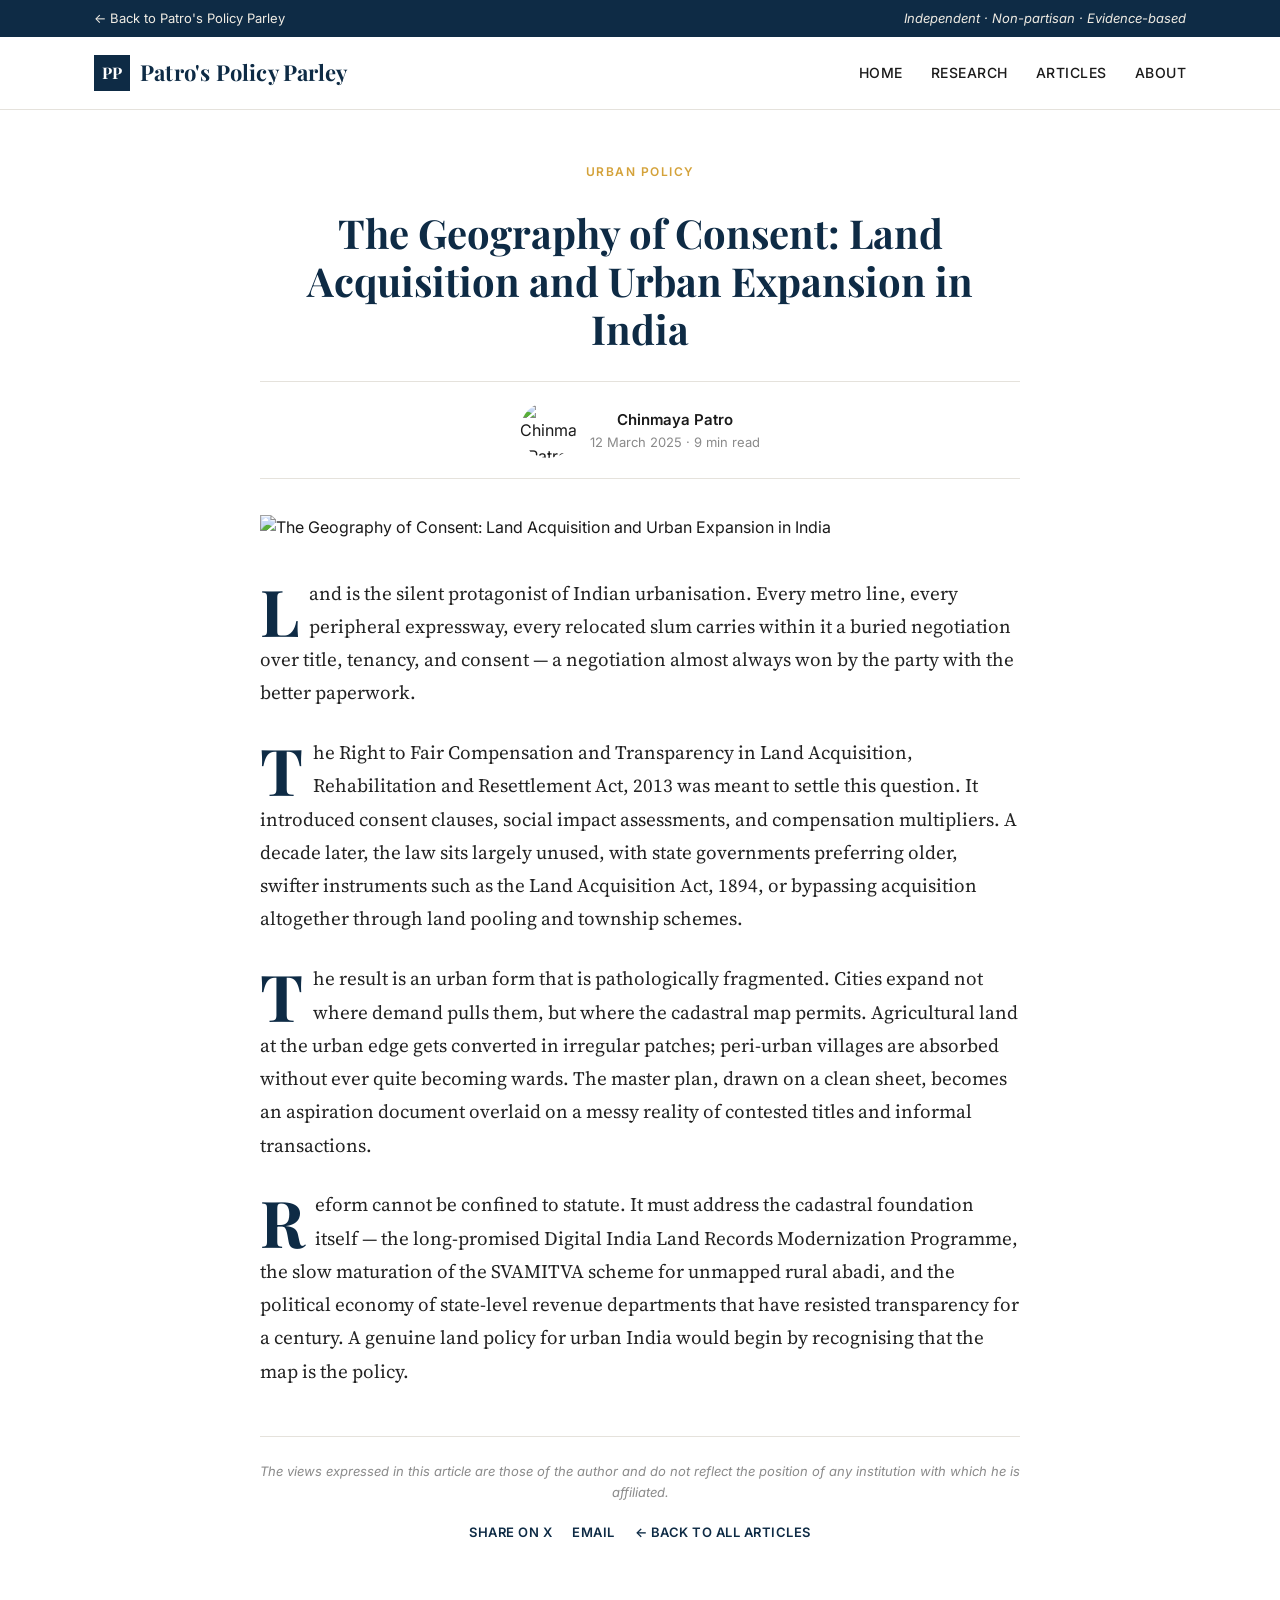
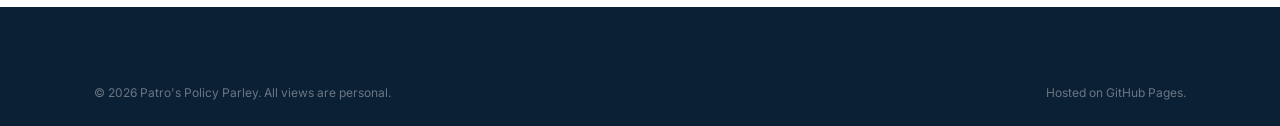
==== article.html @ be8dade0 "Add files via upload" ====
<!DOCTYPE html>
<html lang="en">
<head>
  <meta charset="UTF-8" />
  <meta name="viewport" content="width=device-width, initial-scale=1.0" />
  <title>Article — Patro's Policy Parley</title>
  <link rel="preconnect" href="https://fonts.googleapis.com">
  <link rel="preconnect" href="https://fonts.gstatic.com" crossorigin>
  <link href="https://fonts.googleapis.com/css2?family=Playfair+Display:wght@600;700;800&family=Inter:wght@400;500;600;700&family=Source+Serif+4:wght@400;500;600&display=swap" rel="stylesheet">
  <link rel="stylesheet" href="styles.css" />
</head>
<body>
  <div class="topbar">
    <div class="container topbar-inner">
      <a href="index.html" class="back-link">← Back to Patro's Policy Parley</a>
      <span class="topbar-tagline">Independent · Non-partisan · Evidence-based</span>
    </div>
  </div>

  <header class="site-header">
    <div class="container header-inner">
      <a href="index.html" class="brand">
        <span class="brand-mark">PP</span>
        <span class="brand-name">Patro's Policy Parley</span>
      </a>
      <nav class="main-nav">
        <a href="index.html">Home</a>
        <a href="index.html#research">Research</a>
        <a href="index.html#articles">Articles</a>
        <a href="index.html#about">About</a>
      </nav>
    </div>
  </header>

  <article class="article-page" id="articlePage">
    <!-- Populated by app.js -->
  </article>

  <section class="section section-alt" id="relatedWrap" style="display:none;">
    <div class="container">
      <div class="section-head"><h2>Related Reading</h2></div>
      <div class="article-grid" id="relatedGrid"></div>
    </div>
  </section>

  <footer class="site-footer">
    <div class="container footer-bottom">
      <span>© <span id="year"></span> Patro's Policy Parley. All views are personal.</span>
      <span>Hosted on GitHub Pages.</span>
    </div>
  </footer>

  <script src="data.js"></script>
  <script src="app.js"></script>
</body>
</html>
---- styles.css ----
:root {
  --bg: #ffffff;
  --bg-alt: #f7f5f1;
  --text: #1a1a1a;
  --text-muted: #5c5c5c;
  --text-faint: #8a8a8a;
  --accent: #0e2b45;       /* navy, classic think-tank */
  --accent-soft: #d4a23a;  /* muted gold */
  --border: #e5e2dc;
  --max-width: 1140px;
  --radius: 4px;
}

* { box-sizing: border-box; }

html { scroll-behavior: smooth; }

body {
  margin: 0;
  font-family: "Inter", -apple-system, BlinkMacSystemFont, "Segoe UI", sans-serif;
  font-size: 16px;
  line-height: 1.6;
  color: var(--text);
  background: var(--bg);
  -webkit-font-smoothing: antialiased;
}

h1, h2, h3, h4 {
  font-family: "Playfair Display", Georgia, serif;
  font-weight: 700;
  line-height: 1.2;
  color: var(--accent);
  margin: 0 0 0.5em;
}

p { margin: 0 0 1em; }

a { color: var(--accent); text-decoration: none; transition: color .15s ease; }
a:hover { color: var(--accent-soft); }

img { max-width: 100%; display: block; }

.container {
  max-width: var(--max-width);
  margin: 0 auto;
  padding: 0 24px;
}

/* Top Bar */
.topbar {
  background: var(--accent);
  color: #f0ece4;
  font-size: 13px;
  padding: 8px 0;
}
.topbar-inner {
  display: flex;
  justify-content: space-between;
  align-items: center;
}
.topbar-tagline { font-style: italic; }
.back-link { color: #f0ece4; }
.back-link:hover { color: var(--accent-soft); }

/* Header */
.site-header {
  background: var(--bg);
  border-bottom: 1px solid var(--border);
  padding: 18px 0;
  position: sticky;
  top: 0;
  z-index: 50;
}
.header-inner {
  display: flex;
  align-items: center;
  justify-content: space-between;
  gap: 24px;
}
.brand {
  display: flex;
  align-items: center;
  gap: 10px;
  color: var(--accent);
  font-weight: 700;
}
.brand-mark {
  display: inline-flex;
  align-items: center;
  justify-content: center;
  width: 36px;
  height: 36px;
  background: var(--accent);
  color: #fff;
  font-family: "Playfair Display", serif;
  font-size: 16px;
  letter-spacing: 0.5px;
}
.brand-name {
  font-family: "Playfair Display", serif;
  font-size: 22px;
  letter-spacing: 0.2px;
}
.main-nav {
  display: flex;
  gap: 28px;
}
.main-nav a {
  font-size: 14px;
  font-weight: 500;
  color: var(--text);
  text-transform: uppercase;
  letter-spacing: 0.5px;
}
.main-nav a:hover { color: var(--accent); }
.btn-subscribe {
  background: var(--accent);
  color: #fff !important;
  padding: 8px 18px;
  font-size: 13px;
  font-weight: 600;
  letter-spacing: 0.5px;
  text-transform: uppercase;
}
.btn-subscribe:hover { background: var(--accent-soft); color: var(--accent) !important; }

/* Hero */
.hero {
  padding: 64px 0 80px;
  border-bottom: 1px solid var(--border);
  background:
    linear-gradient(180deg, var(--bg-alt) 0%, #fff 100%);
}
.hero-grid {
  display: grid;
  grid-template-columns: 1.1fr 1fr;
  gap: 56px;
  align-items: center;
}
.eyebrow {
  display: inline-block;
  font-family: "Inter", sans-serif;
  font-size: 12px;
  font-weight: 600;
  text-transform: uppercase;
  letter-spacing: 1.5px;
  color: var(--accent-soft);
  margin-bottom: 16px;
}
.hero h1 { font-size: 44px; line-height: 1.15; margin-bottom: 20px; }
.hero-excerpt {
  font-size: 19px;
  color: var(--text-muted);
  line-height: 1.6;
  margin-bottom: 24px;
  max-width: 540px;
}
.hero-meta {
  font-size: 13px;
  color: var(--text-faint);
  text-transform: uppercase;
  letter-spacing: 0.5px;
  margin-bottom: 28px;
  display: flex;
  gap: 10px;
  flex-wrap: wrap;
}
.hero-meta .dot { color: var(--accent-soft); }
.btn-primary {
  display: inline-block;
  background: var(--accent);
  color: #fff !important;
  padding: 12px 24px;
  font-size: 14px;
  font-weight: 600;
  letter-spacing: 0.3px;
}
.btn-primary:hover { background: var(--accent-soft); color: var(--accent) !important; }
.hero-image img {
  width: 100%;
  height: 420px;
  object-fit: cover;
  filter: contrast(1.02);
  box-shadow: 0 24px 60px -20px rgba(14,43,69,0.25);
}

/* Section */
.section { padding: 80px 0; }
.section-alt { background: var(--bg-alt); }
.section-head {
  text-align: center;
  margin-bottom: 48px;
}
.section-head h2 { font-size: 32px; }
.section-head p { color: var(--text-muted); font-size: 16px; }

/* Topics Grid */
.topics-grid {
  display: grid;
  grid-template-columns: repeat(3, 1fr);
  gap: 24px;
}
.topic-card {
  background: #fff;
  border: 1px solid var(--border);
  padding: 28px 24px;
  transition: all .2s ease;
}
.topic-card:hover {
  border-color: var(--accent);
  transform: translateY(-2px);
  box-shadow: 0 16px 40px -24px rgba(14,43,69,0.35);
}
.topic-icon { font-size: 32px; margin-bottom: 12px; }
.topic-card h3 { font-size: 20px; margin-bottom: 8px; }
.topic-card p { font-size: 14px; color: var(--text-muted); margin: 0; }

/* Article Grid */
.article-grid {
  display: grid;
  grid-template-columns: repeat(3, 1fr);
  gap: 32px;
}
.article-card {
  display: flex;
  flex-direction: column;
  background: #fff;
  border: 1px solid var(--border);
  color: var(--text);
  transition: all .2s ease;
}
.article-card:hover {
  border-color: var(--accent);
  transform: translateY(-3px);
  box-shadow: 0 20px 50px -25px rgba(14,43,69,0.3);
  color: var(--text);
}
.article-card-img img {
  width: 100%;
  height: 200px;
  object-fit: cover;
}
.article-card-body { padding: 20px 22px 22px; }
.article-card-cat {
  display: inline-block;
  font-size: 11px;
  font-weight: 700;
  letter-spacing: 1px;
  text-transform: uppercase;
  color: var(--accent-soft);
  margin-bottom: 10px;
}
.article-card h3 { font-size: 20px; line-height: 1.3; margin-bottom: 10px; }
.article-card p {
  font-size: 14px;
  color: var(--text-muted);
  margin-bottom: 16px;
  line-height: 1.55;
}
.article-card-meta {
  font-size: 12px;
  color: var(--text-faint);
  display: flex;
  gap: 6px;
  flex-wrap: wrap;
  border-top: 1px solid var(--border);
  padding-top: 12px;
}
.article-card-meta .dot { color: var(--accent-soft); }

/* Tag Cloud */
.tag-cloud {
  display: flex;
  flex-wrap: wrap;
  gap: 10px;
  justify-content: center;
}
.tag {
  display: inline-block;
  padding: 8px 16px;
  border: 1px solid var(--border);
  background: #fff;
  font-size: 13px;
  color: var(--accent);
}
.tag:hover { background: var(--accent); color: #fff !important; border-color: var(--accent); }

/* About */
.about-grid {
  display: grid;
  grid-template-columns: 320px 1fr;
  gap: 56px;
  align-items: start;
}
.about-photo img {
  width: 100%;
  aspect-ratio: 1 / 1;
  object-fit: cover;
  filter: grayscale(0.1);
}
.about-text h2 { font-size: 36px; margin-bottom: 4px; }
.about-lede {
  font-size: 17px;
  color: var(--accent-soft);
  font-style: italic;
  margin-bottom: 24px;
}
.about-text p {
  font-size: 16px;
  line-height: 1.7;
  color: var(--text-muted);
}
.about-links {
  display: flex;
  gap: 20px;
  margin-top: 28px;
  padding-top: 20px;
  border-top: 1px solid var(--border);
  font-size: 14px;
  font-weight: 600;
  text-transform: uppercase;
  letter-spacing: 0.5px;
}

/* Subscribe */
.subscribe {
  background: var(--accent);
  color: #fff;
  padding: 64px 0;
  text-align: center;
}
.subscribe h2 { color: #fff; font-size: 30px; margin-bottom: 12px; }
.subscribe p { color: #d4c5a5; margin-bottom: 28px; }
.subscribe-form {
  display: flex;
  gap: 8px;
  max-width: 440px;
  margin: 0 auto;
}
.subscribe-form input {
  flex: 1;
  padding: 14px 16px;
  border: 1px solid #2c4d6a;
  background: #0a2034;
  color: #fff;
  font-size: 14px;
  font-family: inherit;
}
.subscribe-form input::placeholder { color: #8aa; }
.subscribe-form button {
  padding: 14px 24px;
  background: var(--accent-soft);
  border: none;
  color: var(--accent);
  font-weight: 700;
  font-size: 14px;
  cursor: pointer;
  text-transform: uppercase;
  letter-spacing: 0.5px;
}
.subscribe-form button:hover { background: #e6b755; }

/* Article Page */
.article-page { padding: 48px 0 64px; }
.article-container {
  max-width: 760px;
  margin: 0 auto;
}
.article-header { text-align: center; margin-bottom: 36px; }
.article-header h1 { font-size: 40px; line-height: 1.2; margin: 12px 0 28px; }
.article-byline {
  display: flex;
  justify-content: center;
  border-top: 1px solid var(--border);
  border-bottom: 1px solid var(--border);
  padding: 20px 0;
}
.author {
  display: flex;
  align-items: center;
  gap: 14px;
}
.author img {
  width: 56px;
  height: 56px;
  border-radius: 50%;
  object-fit: cover;
}
.author-name { font-weight: 600; color: var(--text); font-size: 15px; }
.author-meta { font-size: 13px; color: var(--text-faint); }
.article-cover {
  margin: 0 0 36px;
}
.article-cover img { width: 100%; max-height: 460px; object-fit: cover; }
.article-body {
  font-family: "Source Serif 4", Georgia, serif;
  font-size: 19px;
  line-height: 1.75;
  color: #232323;
}
.article-body p { margin-bottom: 1.4em; }
.article-body p:first-letter {
  font-family: "Playfair Display", serif;
  font-size: 3.4em;
  font-weight: 700;
  float: left;
  line-height: 0.9;
  padding: 4px 10px 0 0;
  color: var(--accent);
}
.article-footer {
  margin-top: 48px;
  padding-top: 24px;
  border-top: 1px solid var(--border);
}
.article-disclaimer {
  font-size: 13px;
  color: var(--text-faint);
  font-style: italic;
  text-align: center;
  margin-bottom: 20px;
}
.article-share {
  display: flex;
  gap: 20px;
  justify-content: center;
  font-size: 13px;
  font-weight: 600;
  text-transform: uppercase;
  letter-spacing: 0.5px;
}

/* Footer */
.site-footer {
  background: #0a2034;
  color: #c5cad3;
  padding: 56px 0 24px;
}
.footer-grid {
  display: grid;
  grid-template-columns: 2fr 1fr 1fr 1fr;
  gap: 40px;
  padding-bottom: 36px;
  border-bottom: 1px solid #1a3148;
}
.footer-grid .brand { color: #fff; }
.footer-grid .brand-mark { background: var(--accent-soft); color: var(--accent); }
.footer-blurb { font-size: 14px; color: #8a96a3; margin-top: 12px; }
.footer-grid h4 {
  color: #fff;
  font-family: "Inter", sans-serif;
  font-size: 13px;
  text-transform: uppercase;
  letter-spacing: 1px;
  margin-bottom: 16px;
}
.footer-grid a {
  display: block;
  color: #b3bcc8;
  font-size: 14px;
  margin-bottom: 8px;
}
.footer-grid a:hover { color: var(--accent-soft); }
.footer-bottom {
  display: flex;
  justify-content: space-between;
  font-size: 12px;
  color: #6b7682;
  padding-top: 20px;
}

/* Responsive */
@media (max-width: 900px) {
  .hero-grid { grid-template-columns: 1fr; gap: 32px; }
  .hero-image img { height: 300px; }
  .hero h1 { font-size: 32px; }
  .topics-grid { grid-template-columns: repeat(2, 1fr); }
  .article-grid { grid-template-columns: repeat(2, 1fr); }
  .about-grid { grid-template-columns: 1fr; gap: 32px; }
  .about-photo img { max-width: 280px; }
  .footer-grid { grid-template-columns: 1fr 1fr; }
  .main-nav { display: none; }
}
@media (max-width: 600px) {
  .topics-grid, .article-grid { grid-template-columns: 1fr; }
  .article-header h1 { font-size: 28px; }
  .article-body { font-size: 17px; }
  .footer-grid { grid-template-columns: 1fr; }
  .footer-bottom { flex-direction: column; gap: 8px; }
  .subscribe-form { flex-direction: column; }
}
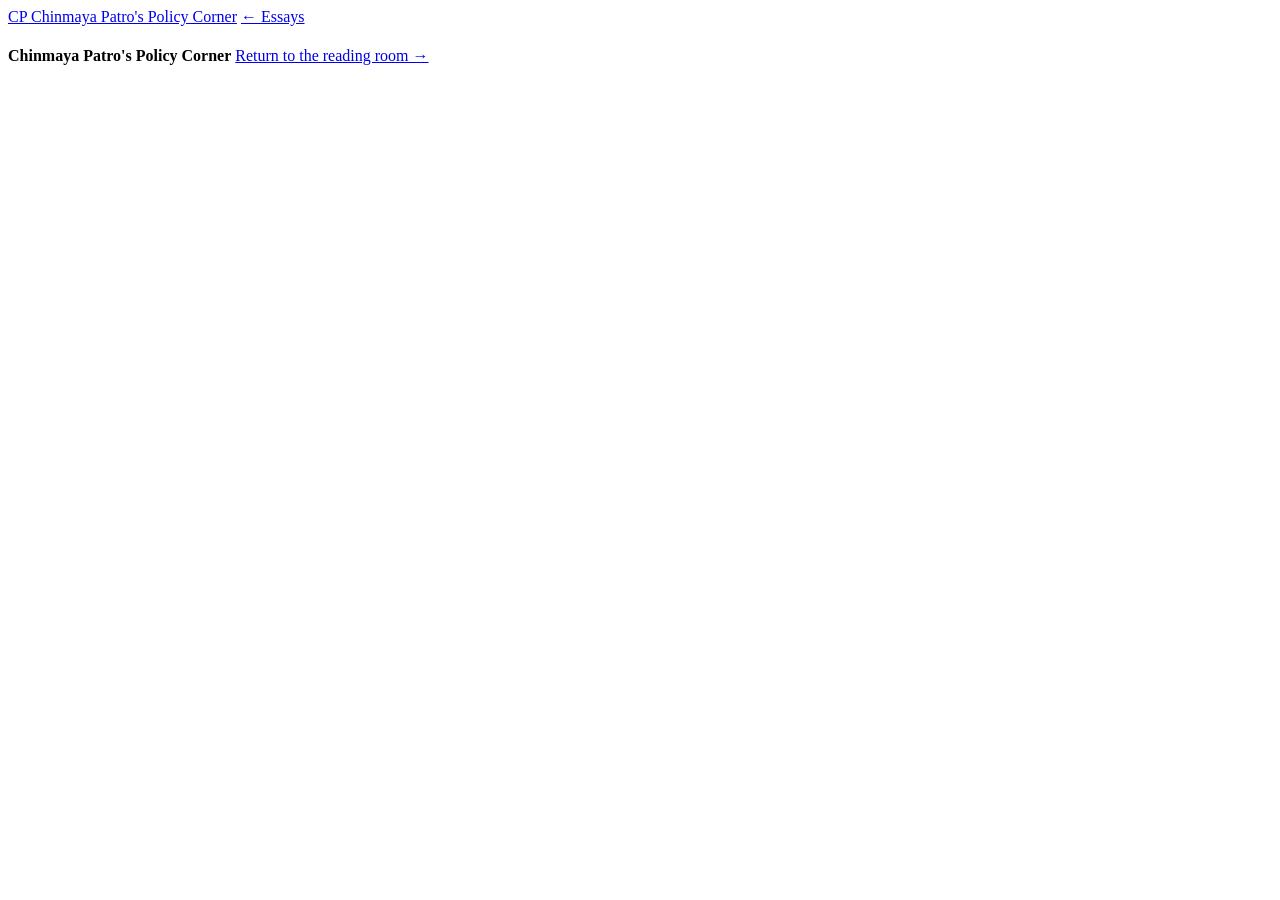
==== commit 57565e6e: "Replace article page with essay page structure" ====
--- a/article.html
+++ b/article.html
@@ -1,56 +1,52 @@
 <!DOCTYPE html>
 <html lang="en">
 <head>
-  <meta charset="UTF-8" />
-  <meta name="viewport" content="width=device-width, initial-scale=1.0" />
-  <title>Article — Patro's Policy Parley</title>
-  <link rel="preconnect" href="https://fonts.googleapis.com">
-  <link rel="preconnect" href="https://fonts.gstatic.com" crossorigin>
-  <link href="https://fonts.googleapis.com/css2?family=Playfair+Display:wght@600;700;800&family=Inter:wght@400;500;600;700&family=Source+Serif+4:wght@400;500;600&display=swap" rel="stylesheet">
-  <link rel="stylesheet" href="styles.css" />
+  <meta charset="UTF-8">
+  <meta name="viewport" content="width=device-width, initial-scale=1.0">
+  <title>Essay | Chinmaya Patro's Policy Corner</title>
+  <link rel="stylesheet" href="css/styles.css">
 </head>
 <body>
-  <div class="topbar">
-    <div class="container topbar-inner">
-      <a href="index.html" class="back-link">← Back to Patro's Policy Parley</a>
-      <span class="topbar-tagline">Independent · Non-partisan · Evidence-based</span>
-    </div>
+  <div class="site-shell">
+    <header class="article-masthead">
+      <a href="index.html" class="article-brand">CP <span>Chinmaya Patro's Policy Corner</span></a>
+      <a href="index.html" class="back-link">← Essays</a>
+    </header>
+
+    <main class="article-page">
+      <div class="meta-header" id="article-meta"></div>
+      <h1 id="article-title"></h1>
+      <div class="article-rule"></div>
+      <div class="article-body" id="article-content"></div>
+    </main>
+
+    <footer class="site-footer">
+      <strong>Chinmaya Patro's Policy Corner</strong>
+      <a href="index.html">Return to the reading room →</a>
+    </footer>
   </div>
 
-  <header class="site-header">
-    <div class="container header-inner">
-      <a href="index.html" class="brand">
-        <span class="brand-mark">PP</span>
-        <span class="brand-name">Patro's Policy Parley</span>
-      </a>
-      <nav class="main-nav">
-        <a href="index.html">Home</a>
-        <a href="index.html#research">Research</a>
-        <a href="index.html#articles">Articles</a>
-        <a href="index.html#about">About</a>
-      </nav>
-    </div>
-  </header>
+  <script src="js/articles-data.js"></script>
+  <script>
+    const params = new URLSearchParams(window.location.search);
+    const articleId = params.get('id');
+    const post = articles.find(a => a.id === articleId);
 
-  <article class="article-page" id="articlePage">
-    <!-- Populated by app.js -->
-  </article>
-
-  <section class="section section-alt" id="relatedWrap" style="display:none;">
-    <div class="container">
-      <div class="section-head"><h2>Related Reading</h2></div>
-      <div class="article-grid" id="relatedGrid"></div>
-    </div>
-  </section>
-
-  <footer class="site-footer">
-    <div class="container footer-bottom">
-      <span>© <span id="year"></span> Patro's Policy Parley. All views are personal.</span>
-      <span>Hosted on GitHub Pages.</span>
-    </div>
-  </footer>
-
-  <script src="data.js"></script>
-  <script src="app.js"></script>
+    if (post) {
+      document.title = `${post.title} | Chinmaya Patro's Policy Corner`;
+      document.getElementById('article-meta').innerHTML = `
+        <span class="meta-topic">${post.topicLabel}</span>
+        <span>•</span>
+        <span>${post.date}</span>
+        <span>•</span>
+        <span>${post.readingTime}</span>
+      `;
+      document.getElementById('article-title').textContent = post.title;
+      document.getElementById('article-content').innerHTML = post.content;
+    } else {
+      document.getElementById('article-title').textContent = "Essay Not Found";
+      document.getElementById('article-content').innerHTML = "<p>The requested essay could not be located.</p>";
+    }
+  </script>
 </body>
-</html>+</html>
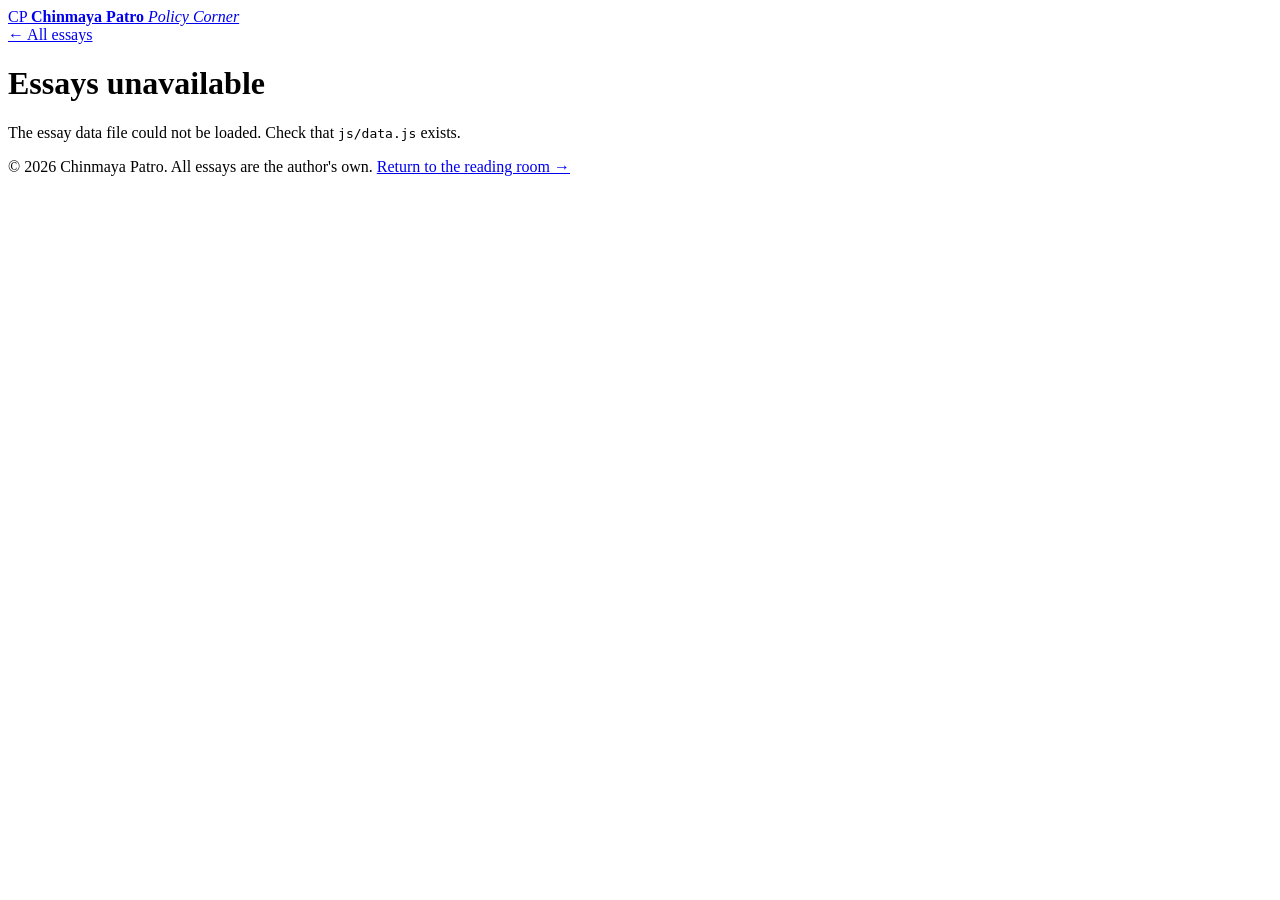
==== commit 507ad975: "Enhance article.html with fonts and scroll progress Added preconnect links for Google Fonts and impr" ====
--- a/article.html
+++ b/article.html
@@ -1,52 +1,123 @@
 <!DOCTYPE html>
 <html lang="en">
 <head>
-  <meta charset="UTF-8">
-  <meta name="viewport" content="width=device-width, initial-scale=1.0">
-  <title>Essay | Chinmaya Patro's Policy Corner</title>
-  <link rel="stylesheet" href="css/styles.css">
+<meta charset="UTF-8">
+<meta name="viewport" content="width=device-width, initial-scale=1.0">
+<title>Essay | Chinmaya Patro's Policy Corner</title>
+<link rel="preconnect" href="https://fonts.googleapis.com">
+<link rel="preconnect" href="https://fonts.gstatic.com" crossorigin>
+<link href="https://fonts.googleapis.com/css2?family=Source+Serif+4:ital,opsz,wght@0,8..60,400;0,8..60,500;0,8..60,600;0,8..60,700;1,8..60,400&family=Inter:wght@400;500;600;700;800&display=swap" rel="stylesheet">
+<link rel="stylesheet" href="css/styles.css">
 </head>
 <body>
-  <div class="site-shell">
-    <header class="article-masthead">
-      <a href="index.html" class="article-brand">CP <span>Chinmaya Patro's Policy Corner</span></a>
-      <a href="index.html" class="back-link">← Essays</a>
-    </header>
 
-    <main class="article-page">
-      <div class="meta-header" id="article-meta"></div>
-      <h1 id="article-title"></h1>
-      <div class="article-rule"></div>
-      <div class="article-body" id="article-content"></div>
-    </main>
+<div class="scroll-progress" id="scroll-progress" aria-hidden="true"></div>
 
-    <footer class="site-footer">
-      <strong>Chinmaya Patro's Policy Corner</strong>
-      <a href="index.html">Return to the reading room →</a>
-    </footer>
+<div class="ambient" aria-hidden="true">
+  <span class="ambient-blob blob-1"></span>
+  <span class="ambient-blob blob-2"></span>
+</div>
+
+<header class="article-masthead">
+  <div class="nav-inner">
+    <a class="brand" href="index.html">
+      <span class="brand-mark">CP</span>
+      <span class="brand-copy">
+        <strong>Chinmaya Patro</strong>
+        <em>Policy Corner</em>
+      </span>
+    </a>
+    <nav class="nav-links">
+      <a href="index.html#topics">← All essays</a>
+    </nav>
   </div>
+</header>
 
-  <script src="js/articles-data.js"></script>
-  <script>
-    const params = new URLSearchParams(window.location.search);
-    const articleId = params.get('id');
-    const post = articles.find(a => a.id === articleId);
+<main class="article-page">
+  <div class="meta-header" id="article-meta"></div>
+  <h1 id="article-title"></h1>
+  <div class="article-rule"></div>
+  <img id="article-hero-image" class="article-hero-image" alt="" hidden>
+  <div class="article-body" id="article-content"></div>
 
-    if (post) {
-      document.title = `${post.title} | Chinmaya Patro's Policy Corner`;
-      document.getElementById('article-meta').innerHTML = `
-        <span class="meta-topic">${post.topicLabel}</span>
-        <span>•</span>
-        <span>${post.date}</span>
-        <span>•</span>
-        <span>${post.readingTime}</span>
-      `;
-      document.getElementById('article-title').textContent = post.title;
-      document.getElementById('article-content').innerHTML = post.content;
-    } else {
-      document.getElementById('article-title').textContent = "Essay Not Found";
-      document.getElementById('article-content').innerHTML = "<p>The requested essay could not be located.</p>";
-    }
-  </script>
+  <section class="related" id="related-block" hidden>
+    <h3>More in this topic</h3>
+    <div class="related-grid" id="related-grid"></div>
+  </section>
+</main>
+
+<footer class="site-footer">
+  <div class="shell footer-base" style="border-top:0;">
+    <span>© <span id="year">2026</span> Chinmaya Patro. All essays are the author's own.</span>
+    <a class="back-link" href="index.html#topics">Return to the reading room →</a>
+  </div>
+</footer>
+
+<script src="js/data.js"></script>
+<script>
+(function () {
+  'use strict';
+
+  var yearEl = document.getElementById('year');
+  if (yearEl) yearEl.textContent = new Date().getFullYear();
+
+  var progressBar = document.getElementById('scroll-progress');
+  window.addEventListener('scroll', function () {
+    var doc = document.documentElement;
+    var max = doc.scrollHeight - doc.clientHeight;
+    progressBar.style.width = (max > 0 ? (doc.scrollTop / max) * 100 : 0) + '%';
+  }, { passive: true });
+
+  if (typeof articles === 'undefined' || !Array.isArray(articles)) {
+    document.getElementById('article-title').textContent = 'Essays unavailable';
+    document.getElementById('article-content').innerHTML =
+      '<p>The essay data file could not be loaded. Check that <code>js/data.js</code> exists.</p>';
+    return;
+  }
+
+  var params    = new URLSearchParams(window.location.search);
+  var articleId = params.get('id');
+  var post      = articles.find(function (a) { return a.id === articleId; });
+
+  if (!post) {
+    document.getElementById('article-title').textContent = 'Essay Not Found';
+    document.getElementById('article-content').innerHTML =
+      '<p>The requested essay could not be located. <a href="index.html#topics">Return to the archive →</a></p>';
+    return;
+  }
+
+  document.title = post.title + " | Chinmaya Patro's Policy Corner";
+
+  document.getElementById('article-meta').innerHTML =
+    '<span class="meta-topic">' + post.topicLabel + '</span>' +
+    '<span class="meta-dot">•</span><span>' + post.date + '</span>' +
+    '<span class="meta-dot">•</span><span>' + post.readingTime + '</span>';
+
+  document.getElementById('article-title').textContent = post.title;
+
+  if (post.image) {
+    var heroImg = document.getElementById('article-hero-image');
+    heroImg.src = post.image;
+    heroImg.alt = post.imageAlt || '';
+    heroImg.hidden = false;
+  }
+
+  document.getElementById('article-content').innerHTML = post.content;
+
+  // Related essays from the same topic
+  var related = articles.filter(function (a) {
+    return a.topic === post.topic && a.id !== post.id;
+  }).slice(0, 3);
+
+  if (related.length) {
+    document.getElementById('related-block').hidden = false;
+    document.getElementById('related-grid').innerHTML = related.map(function (a) {
+      return '<a class="related-item" href="article.html?id=' + encodeURIComponent(a.id) + '">' +
+             '<strong>' + a.title + '</strong>' +
+             '<span>' + a.topicLabel + ' · ' + a.readingTime + '</span></a>';
+    }).join('');
+  }
+})();
+</script>
 </body>
 </html>
